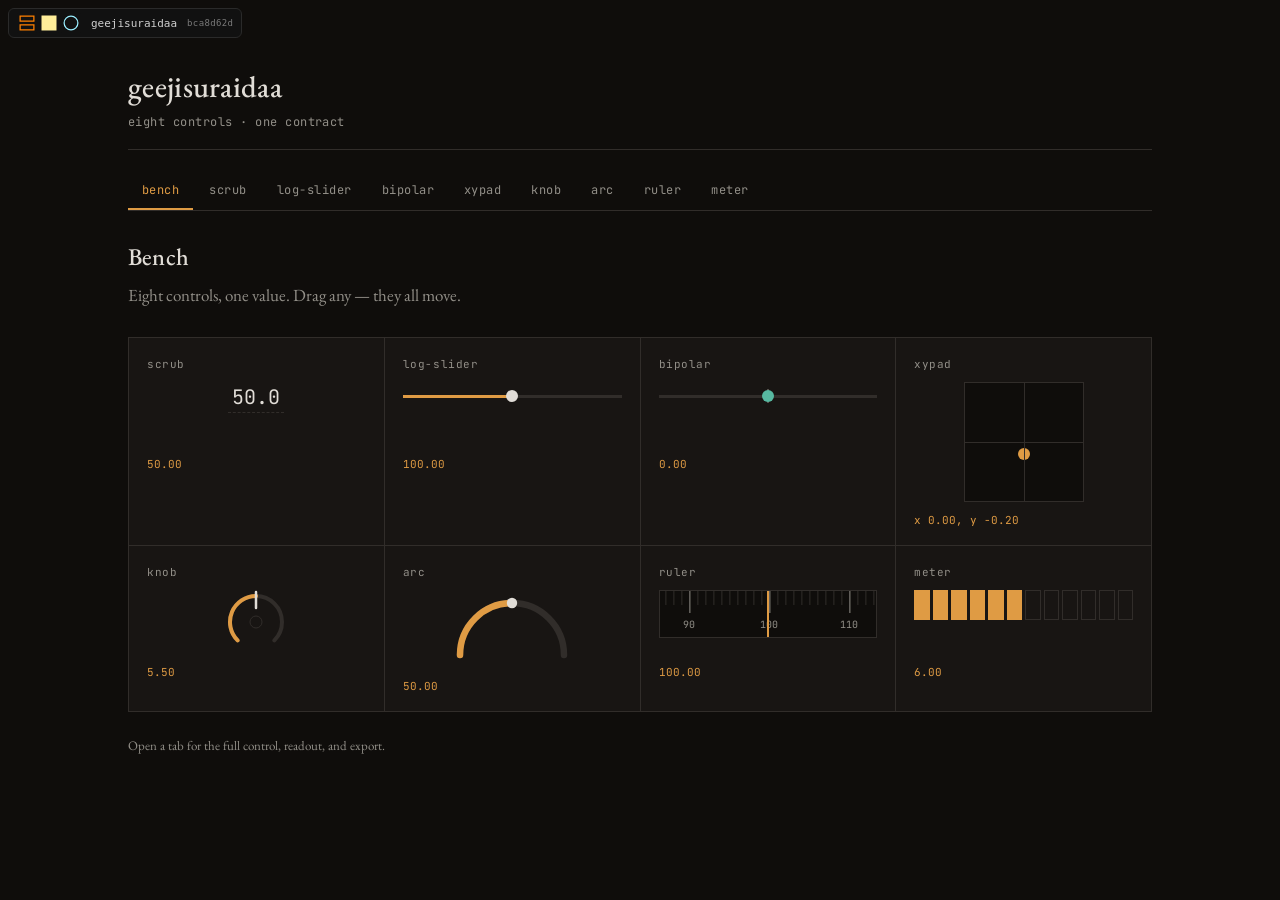
==== index.html @ 4bae1aa2 "chore: relative paths for GitHub Pages + README + PWA deploy prep - convert absolute /-paths to rela" ====
<!DOCTYPE html>
<html lang="en">
<head>
  <meta charset="utf-8" />
  <meta name="viewport" content="width=device-width, initial-scale=1" />
  <meta name="app-name" content="geejisuraidaa" />
  <title>geejisuraidaa</title>
  <meta name="theme-color" content="#161310" />
  <link rel="manifest" href="manifest.webmanifest?v=bca8d62d" />
  <link rel="apple-touch-icon" href="public/icons/apple-touch-icon-180.png?v=bca8d62d" />
  <meta name="apple-mobile-web-app-capable" content="yes" />
  <meta name="mobile-web-app-capable" content="yes" />
  <meta name="apple-mobile-web-app-status-bar-style" content="black-translucent" />
  <meta name="apple-mobile-web-app-title" content="gauges" />
  <link rel="preconnect" href="https://fonts.googleapis.com" />
  <link rel="preconnect" href="https://fonts.gstatic.com" crossorigin />
  <link href="https://fonts.googleapis.com/css2?family=EB+Garamond:ital,wght@0,400;0,500;1,400&family=JetBrains+Mono:wght@400;500&display=swap" rel="stylesheet" />
  <link rel="stylesheet" href="styles.css?v=bca8d62d" />
  <meta http-equiv="Cache-Control" content="no-cache, no-store, must-revalidate">
  <meta http-equiv="Pragma" content="no-cache">
  <meta http-equiv="Expires" content="0">
  <meta name="cb" content="bca8d62d">
  <link rel="icon" type="image/svg+xml" href="public/cb-shapes/60.svg?v=bca8d62d">
  <script src="public/cb-badge.js?v=bca8d62d" defer></script>
</head>
<body>
  <main class="app">
    <header class="masthead">
      <h1>geejisuraidaa</h1>
      <div class="sub">eight controls · one contract</div>
    </header>

    <nav class="tabs" role="tablist" aria-label="controls"></nav>
    <div id="views"></div>
  </main>

  <script type="module" src="app/main.js?v=bca8d62d"></script>
  <script type="module" src="app/pwa.js?v=bca8d62d"></script>
</body>
</html>
---- styles.css ----
/* styles.css — dark editorial design system (spec §7). OKLCH tokens verbatim.
   Controls consume CSS vars only (theme-agnostic, spec §9 lean). Flat surfaces:
   no gradients, shadows, or glow. Color encodes state, never decorates. */

:root {
  --bg:        oklch(0.16 0.005 60);
  --surface:   oklch(0.20 0.006 60);
  --line:      oklch(0.30 0.008 60);
  --text:      oklch(0.90 0.01 80);
  --muted:     oklch(0.65 0.01 80);
  --amber:     oklch(0.74 0.13 70);
  --teal:      oklch(0.72 0.10 175);
  --font-serif:"EB Garamond", "Cormorant Garamond", serif;
  --font-mono: "JetBrains Mono", ui-monospace, monospace;
}

* { box-sizing: border-box; }

html, body {
  margin: 0;
  background: var(--bg);
  color: var(--text);
  font-family: var(--font-serif);
  font-size: 17px;
  line-height: 1.5;
}

h1, h2, h3 { font-weight: 500; letter-spacing: 0.01em; }
.mono, .num, code, kbd { font-family: var(--font-mono); }
.num, [class*="readout"], [class*="-lab"] { font-variant-numeric: tabular-nums; }

a { color: var(--teal); text-decoration: none; }
a:hover { color: var(--amber); }

/* ---------- app chrome ---------- */
.app { max-width: 1080px; margin: 0 auto; padding: 64px 28px 96px; }

header.masthead { border-bottom: 1px solid var(--line); padding-bottom: 18px; margin-bottom: 22px; }
header.masthead h1 { margin: 0 0 4px; font-size: 30px; }
header.masthead .sub {
  font-family: var(--font-mono); font-size: 12px; color: var(--muted);
  letter-spacing: 0.04em;
}

/* tab bar */
nav.tabs {
  display: flex; flex-wrap: wrap; gap: 2px;
  border-bottom: 1px solid var(--line); margin-bottom: 28px;
}
nav.tabs button {
  background: none; border: none; border-bottom: 2px solid transparent;
  color: var(--muted); font-family: var(--font-mono); font-size: 12px;
  letter-spacing: 0.04em; padding: 10px 14px; cursor: pointer;
}
nav.tabs button:hover { color: var(--text); }
nav.tabs button[aria-selected="true"] { color: var(--amber); border-bottom-color: var(--amber); }

.view { display: none; }
.view.active { display: block; }

/* ---------- per-control tab ---------- */
.tabpanel-head { margin-bottom: 8px; }
.tabpanel-head h2 { margin: 0; font-size: 24px; }
.earns { color: var(--muted); font-size: 15px; max-width: 60ch; margin: 6px 0 20px; }

.axes {
  font-family: var(--font-mono); font-size: 11px; color: var(--muted);
  letter-spacing: 0.03em; margin-bottom: 24px;
}
.axes b { color: var(--teal); font-weight: 400; }

.stage {
  background: var(--surface); border: 1px solid var(--line);
  padding: 40px 36px; margin-bottom: 20px;
  display: flex; align-items: center; justify-content: center; min-height: 180px;
}
.stage .mount { width: 100%; max-width: 420px; }

.panel-row { display: flex; gap: 20px; flex-wrap: wrap; align-items: flex-start; }
.panel { flex: 1 1 300px; }
.panel h3 { font-family: var(--font-mono); font-size: 11px; color: var(--muted);
  letter-spacing: 0.06em; text-transform: uppercase; margin: 0 0 8px; }

.log {
  background: var(--bg); border: 1px solid var(--line);
  font-family: var(--font-mono); font-size: 11px; line-height: 1.6;
  height: 150px; overflow-y: auto; padding: 8px 10px; color: var(--muted);
  font-variant-numeric: tabular-nums;
}
.log .ev-change { color: var(--amber); }
.log .ev-input { color: var(--muted); }

.exports { display: flex; gap: 10px; margin-top: 6px; }
button.btn {
  background: none; border: 1px solid var(--line); color: var(--text);
  font-family: var(--font-mono); font-size: 11px; letter-spacing: 0.03em;
  padding: 9px 14px; cursor: pointer;
}
button.btn:hover { border-color: var(--amber); color: var(--amber); }

/* ---------- landing (comparison surface) ---------- */
.landing-lede { color: var(--muted); max-width: 64ch; margin: 0 0 28px; }
.compare-grid {
  display: grid; grid-template-columns: repeat(auto-fill, minmax(230px, 1fr));
  gap: 1px; background: var(--line); border: 1px solid var(--line);
}
.cell {
  background: var(--surface); padding: 18px 18px 16px;
  display: flex; flex-direction: column; gap: 10px;
}
.cell .cell-head { display: flex; justify-content: space-between; align-items: baseline; }
.cell .cell-name { font-family: var(--font-mono); font-size: 11px; color: var(--muted); letter-spacing: 0.05em; }
/* Block (not flex) so width-dependent controls — track rail, ruler view, xy
   field — fill the cell instead of collapsing to their (absolutely-positioned,
   zero-width) content. Matches the per-tab .mount, which is block and works.
   text-align centers the intrinsic-width controls (scrub/knob/arc). */
.cell .cell-mount { min-height: 64px; display: block; text-align: center; }
.cell .cell-mount > * { vertical-align: middle; }
.cell .cell-val { font-family: var(--font-mono); font-size: 11px; color: var(--amber); font-variant-numeric: tabular-nums; }
.landing-note { color: var(--muted); font-size: 13px; margin-top: 24px; }
.shared-param {
  font-family: var(--font-mono); font-size: 12px; color: var(--teal);
  margin: 0 0 18px; padding: 8px 12px; border: 1px solid var(--line); background: var(--surface);
}

/* ===================================================================
   CONTROL PRIMITIVES (theme-agnostic — CSS vars only)
   =================================================================== */

/* scrub */
.mp-scrub { display: inline-flex; align-items: baseline; }
.mp-scrub-readout {
  font-family: var(--font-mono); font-size: 28px; color: var(--text);
  cursor: ew-resize; touch-action: none; font-variant-numeric: tabular-nums;
  border-bottom: 1px dashed var(--line); padding: 2px 4px; user-select: none;
}
.mp-scrub-readout:focus { outline: none; color: var(--amber); border-bottom-color: var(--amber); }
.mp-scrub-input {
  font-family: var(--font-mono); font-size: 28px; width: 8ch;
  background: var(--bg); color: var(--amber); border: 1px solid var(--amber);
  padding: 1px 4px;
}

/* track (log-slider + bipolar) */
.mp-track { width: 100%; }
.mp-track-rail {
  position: relative; height: 28px; touch-action: none; cursor: pointer;
  display: flex; align-items: center;
}
.mp-track-rail::before {
  content: ""; position: absolute; left: 0; right: 0; height: 3px;
  background: var(--line);
}
.mp-track-rail:focus { outline: none; }
.mp-track-rail:focus::before { background: var(--muted); }
.mp-track-fill { position: absolute; height: 3px; background: var(--amber); left: 0; }
.mp-track-center { position: absolute; left: 50%; width: 1px; height: 14px; background: var(--muted); transform: translateX(-0.5px); }
.mp-track-thumb {
  position: absolute; width: 12px; height: 12px; background: var(--text);
  border-radius: 50%; transform: translateX(-50%); top: 50%; margin-top: -6px;
}
.mp-track-rail:focus .mp-track-thumb { background: var(--amber); }
.mp-bipolar.mp-detented .mp-track-thumb { background: var(--teal); }
.mp-track-row { display: flex; align-items: baseline; gap: 8px; margin-bottom: 8px; }
.mp-track-readout, .mp-knob-readout, .mp-arc-readout, .mp-ruler-readout, .mp-meter-readout {
  font-family: var(--font-mono); font-size: 14px; color: var(--text);
  font-variant-numeric: tabular-nums; cursor: text;
}
.mp-track-input, .mp-knob-input, .mp-arc-input, .mp-ruler-input, .mp-meter-input {
  font-family: var(--font-mono); font-size: 14px; width: 9ch;
  background: var(--bg); color: var(--amber); border: 1px solid var(--amber); padding: 1px 4px;
}

/* xypad */
.mp-xypad { width: 100%; max-width: 240px; }
.mp-xy-field {
  position: relative; aspect-ratio: 1; background: var(--bg);
  border: 1px solid var(--line); touch-action: none; cursor: crosshair;
}
.mp-xy-field:focus { outline: 1px solid var(--amber); outline-offset: -1px; }
.mp-xy-cross-h, .mp-xy-cross-v { position: absolute; background: var(--line); }
.mp-xy-cross-h { left: 0; right: 0; top: 50%; height: 1px; }
.mp-xy-cross-v { top: 0; bottom: 0; left: 50%; width: 1px; }
.mp-xy-dot {
  position: absolute; width: 12px; height: 12px; background: var(--amber);
  border-radius: 50%; transform: translate(-50%, -50%);
}
.mp-xy-row { display: flex; gap: 6px; align-items: baseline; margin-bottom: 8px; flex-wrap: wrap; }
.mp-xy-lab { font-family: var(--font-mono); font-size: 12px; color: var(--teal); }
.mp-xy-x, .mp-xy-y {
  font-family: var(--font-mono); font-size: 13px; width: 6ch;
  background: var(--bg); color: var(--text); border: 1px solid var(--line); padding: 1px 4px;
  font-variant-numeric: tabular-nums;
}
.mp-xy-x:focus, .mp-xy-y:focus { outline: none; border-color: var(--amber); color: var(--amber); }

/* knob */
.mp-knob { display: inline-flex; flex-direction: column; align-items: center; gap: 8px; }
.mp-knob-svg { width: 96px; height: 96px; touch-action: none; cursor: ns-resize; }
.mp-knob-svg:focus { outline: none; }
.mp-knob-bg { stroke: var(--line); stroke-width: 4; stroke-linecap: round; }
.mp-knob-fill { stroke: var(--amber); stroke-width: 4; stroke-linecap: round; }
.mp-knob-ind { stroke: var(--text); stroke-width: 2.5; stroke-linecap: round; }
.mp-knob-svg:focus .mp-knob-ind { stroke: var(--amber); }
.mp-knob-hub { fill: var(--surface); stroke: var(--line); stroke-width: 1; }
.mp-knob-row { display: flex; align-items: baseline; gap: 8px; }

/* arc */
.mp-arc { display: inline-flex; flex-direction: column; align-items: center; gap: 8px; }
.mp-arc-svg { width: 200px; height: 120px; touch-action: none; cursor: pointer; }
.mp-arc-svg:focus { outline: none; }
.mp-arc-bg { stroke: var(--line); stroke-width: 5; stroke-linecap: round; }
.mp-arc-fill { stroke: var(--amber); stroke-width: 5; stroke-linecap: round; }
.mp-arc-knob { fill: var(--text); }
.mp-arc-svg:focus .mp-arc-knob { fill: var(--amber); }
.mp-arc-row { display: flex; align-items: baseline; gap: 8px; }

/* ruler */
.mp-ruler { width: 100%; max-width: 360px; }
.mp-ruler-view {
  position: relative; height: 64px; overflow: hidden;
  background: var(--bg); border: 1px solid var(--line);
  touch-action: none; cursor: ew-resize;
}
.mp-ruler-view:focus { outline: none; border-color: var(--muted); }
.mp-ruler-strip { position: absolute; top: 0; height: 100%; will-change: transform; }
.mp-ruler-tick { position: absolute; top: 0; width: 1px; height: 14px; background: var(--line); }
.mp-ruler-tick.major { height: 22px; background: var(--muted); }
.mp-ruler-lab {
  position: absolute; top: 26px; left: 0; transform: translateX(-50%);
  font-family: var(--font-mono); font-size: 10px; color: var(--muted);
  font-variant-numeric: tabular-nums;
}
.mp-ruler-needle {
  position: absolute; left: 50%; top: 0; bottom: 0; width: 2px;
  background: var(--amber); transform: translateX(-1px);
}
.mp-ruler-row { display: flex; align-items: baseline; gap: 8px; margin-bottom: 8px; }

/* meter */
.mp-meter { width: 100%; max-width: 320px; }
.mp-meter-bar {
  display: flex; gap: 3px; height: 44px; touch-action: none; cursor: pointer;
}
.mp-meter-bar:focus { outline: none; }
.mp-meter-seg { flex: 1; background: var(--surface); border: 1px solid var(--line); }
.mp-meter-bar:focus .mp-meter-seg { border-color: var(--muted); }
.mp-meter-seg.on { background: var(--amber); border-color: var(--amber); }
.mp-meter-row { display: flex; align-items: baseline; gap: 8px; margin-bottom: 8px; }

/* compact landing variants */
.cell .mp-scrub-readout { font-size: 20px; }
.cell .mp-knob-svg { width: 64px; height: 64px; }
.cell .mp-arc-svg { width: 130px; height: 78px; }
.cell .mp-xypad { max-width: 120px; margin-inline: auto; }
.cell .mp-xy-row, .cell .mp-track-row, .cell .mp-knob-row,
.cell .mp-arc-row, .cell .mp-ruler-row, .cell .mp-meter-row { display: none; }
.cell .mp-ruler { max-width: 100%; }
.cell .mp-ruler-view { height: 48px; }
.cell .mp-meter-bar { height: 30px; }

/* ===================================================================
   MOBILE + TOUCH
   =================================================================== */
@media (max-width: 640px) {
  .app { padding: 56px 16px 80px; }
  header.masthead h1 { font-size: 24px; }
  /* tabs scroll horizontally instead of wrapping to many rows */
  nav.tabs { flex-wrap: nowrap; overflow-x: auto; -webkit-overflow-scrolling: touch; scrollbar-width: none; }
  nav.tabs::-webkit-scrollbar { display: none; }
  nav.tabs button { flex: 0 0 auto; }
  .tabpanel-head h2 { font-size: 20px; }
  .stage { padding: 28px 16px; min-height: 150px; }
  .panel-row { gap: 14px; }
  .compare-grid { grid-template-columns: repeat(auto-fill, minmax(148px, 1fr)); }
  .exports { flex-wrap: wrap; }
}

/* larger hit targets where the pointer is coarse (touch). The .cell overrides
   above keep the bench compact; these affect the full per-control tabs. */
@media (pointer: coarse) {
  .mp-track-rail { height: 40px; }
  .mp-track-thumb { width: 18px; height: 18px; margin-top: -9px; }
  .mp-knob-svg { width: 112px; height: 112px; }
  .mp-arc-svg { width: 232px; height: 140px; }
  .mp-ruler-view { height: 76px; }
  .mp-meter-bar { height: 56px; }
  .mp-xy-dot { width: 18px; height: 18px; }
  .mp-scrub-readout { padding: 6px 8px; }
  nav.tabs button { padding: 12px 16px; }
  button.btn { padding: 12px 16px; }
}

/* ===================================================================
   SECONDARY CONTROL — toggleable +/- fine-tune
   =================================================================== */
.fine { display: flex; align-items: center; gap: 14px; margin: 0 0 22px; }
.fine-tog {
  background: none; border: 1px solid var(--line); color: var(--muted);
  font-family: var(--font-mono); font-size: 11px; letter-spacing: 0.04em;
  padding: 6px 10px; cursor: pointer; border-radius: 5px;
}
.fine-tog[aria-pressed="true"] { border-color: var(--amber); color: var(--amber); }
.fine[data-on="0"] .stepper { display: none; }
.stepper { display: flex; align-items: center; gap: 8px; }
.stepper .step-grp { display: flex; align-items: center; gap: 6px; font-family: var(--font-mono); font-size: 12px; color: var(--muted); }
.stepper button {
  width: 30px; height: 30px; line-height: 1; background: var(--surface);
  border: 1px solid var(--line); color: var(--text); font-size: 17px; cursor: pointer;
  border-radius: 5px; font-family: var(--font-mono); padding: 0;
}
.stepper button:hover { border-color: var(--amber); color: var(--amber); }
.stepper button:active { background: var(--bg); }
.stepper .step-lbl { font-family: var(--font-mono); font-size: 11px; color: var(--muted); min-width: 5ch; text-align: center; font-variant-numeric: tabular-nums; }

/* ===================================================================
   VARIATIONS (per-tab variants)
   =================================================================== */
.variations { margin-top: 28px; border-top: 1px solid var(--line); padding-top: 20px; }
.variations h3 { font-family: var(--font-mono); font-size: 11px; color: var(--muted); letter-spacing: 0.06em; text-transform: uppercase; margin: 0 0 14px; }
.var-grid { display: grid; grid-template-columns: repeat(auto-fill, minmax(240px, 1fr)); gap: 1px; background: var(--line); border: 1px solid var(--line); }
.var { background: var(--surface); padding: 18px; display: flex; flex-direction: column; gap: 14px; align-items: flex-start; }
.var-label { font-family: var(--font-mono); font-size: 11px; color: var(--teal); letter-spacing: 0.04em; }
.var-mount { width: 100%; }

/* ===================================================================
   VARIANT LOOKS
   =================================================================== */
/* log-slider: rectangular thumb instead of a dot */
.mp-track.mp-v-bar .mp-track-thumb { border-radius: 2px; width: 8px; height: 22px; margin-top: -11px; }
/* scrub: boxed readout */
.mp-scrub.mp-v-boxed .mp-scrub-readout { border: 1px solid var(--line); border-radius: 5px; padding: 4px 10px; }
/* xypad: grid field */
.mp-xypad.mp-v-grid .mp-xy-field {
  background-image:
    repeating-linear-gradient(0deg, transparent 0 23px, var(--line) 23px 24px),
    repeating-linear-gradient(90deg, transparent 0 23px, var(--line) 23px 24px);
}
/* ruler: triangle needle + teal majors */
.mp-ruler.mp-v-triangle .mp-ruler-needle {
  width: 0; height: 0; background: none; top: 0; bottom: auto;
  border-left: 6px solid transparent; border-right: 6px solid transparent;
  border-top: 9px solid var(--amber); transform: translateX(-6px);
}
.mp-ruler.mp-v-triangle .mp-ruler-tick.major { background: var(--teal); }
/* knob/arc/bipolar/meter color variants are driven from JS (see controls) */
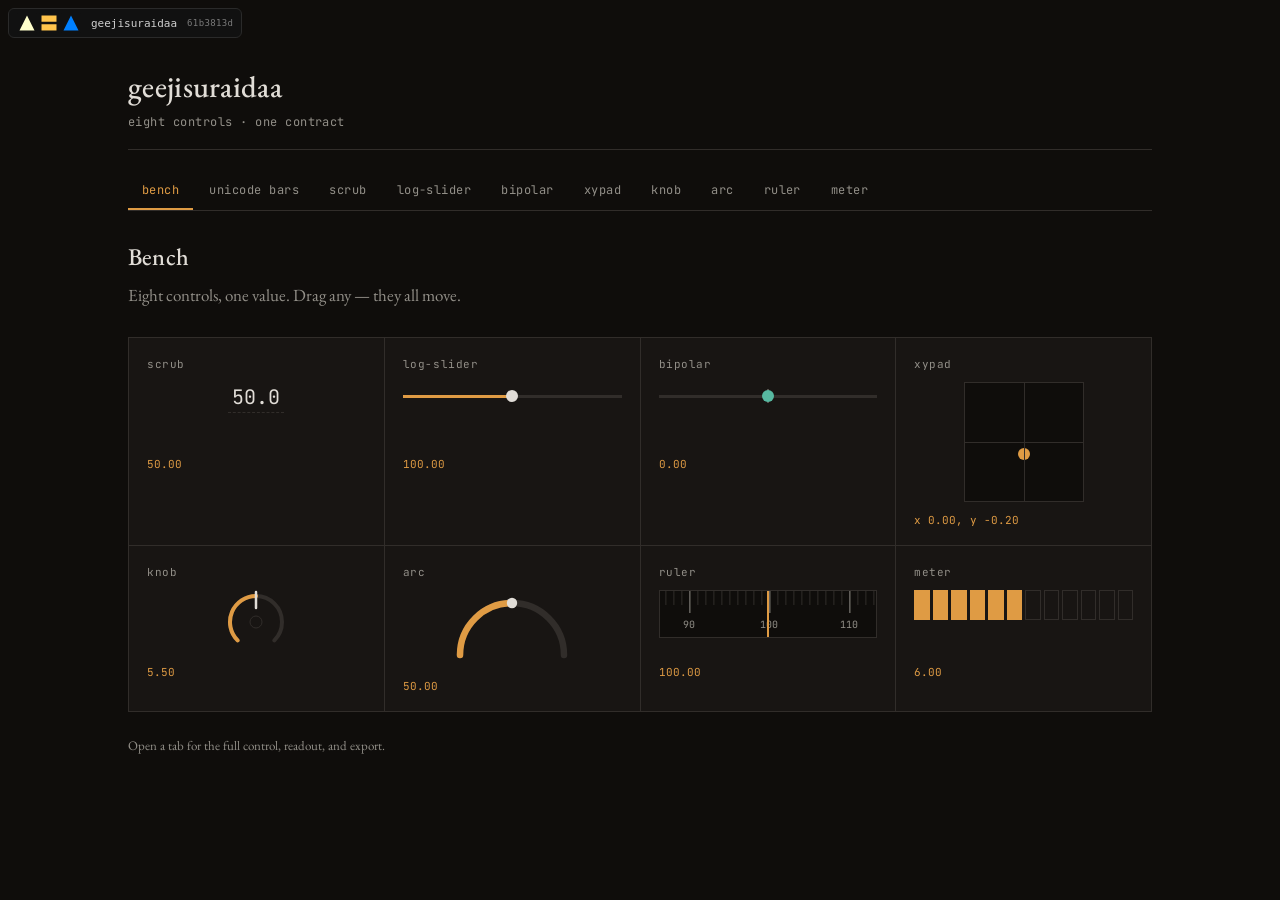
==== commit 02088a25: "feat: interactive unicode progress bars tab; gitignore .deban - new 'unicode bars' tab (separate fro" ====
--- a/index.html
+++ b/index.html
@@ -6,8 +6,8 @@
   <meta name="app-name" content="geejisuraidaa" />
   <title>geejisuraidaa</title>
   <meta name="theme-color" content="#161310" />
-  <link rel="manifest" href="manifest.webmanifest?v=bca8d62d" />
-  <link rel="apple-touch-icon" href="public/icons/apple-touch-icon-180.png?v=bca8d62d" />
+  <link rel="manifest" href="manifest.webmanifest?v=61b3813d" />
+  <link rel="apple-touch-icon" href="public/icons/apple-touch-icon-180.png?v=61b3813d" />
   <meta name="apple-mobile-web-app-capable" content="yes" />
   <meta name="mobile-web-app-capable" content="yes" />
   <meta name="apple-mobile-web-app-status-bar-style" content="black-translucent" />
@@ -15,13 +15,13 @@
   <link rel="preconnect" href="https://fonts.googleapis.com" />
   <link rel="preconnect" href="https://fonts.gstatic.com" crossorigin />
   <link href="https://fonts.googleapis.com/css2?family=EB+Garamond:ital,wght@0,400;0,500;1,400&family=JetBrains+Mono:wght@400;500&display=swap" rel="stylesheet" />
-  <link rel="stylesheet" href="styles.css?v=bca8d62d" />
+  <link rel="stylesheet" href="styles.css?v=61b3813d" />
   <meta http-equiv="Cache-Control" content="no-cache, no-store, must-revalidate">
   <meta http-equiv="Pragma" content="no-cache">
   <meta http-equiv="Expires" content="0">
-  <meta name="cb" content="bca8d62d">
-  <link rel="icon" type="image/svg+xml" href="public/cb-shapes/60.svg?v=bca8d62d">
-  <script src="public/cb-badge.js?v=bca8d62d" defer></script>
+  <meta name="cb" content="61b3813d">
+  <link rel="icon" type="image/svg+xml" href="public/cb-shapes/33.svg?v=61b3813d">
+  <script src="public/cb-badge.js?v=61b3813d" defer></script>
 </head>
 <body>
   <main class="app">
@@ -34,7 +34,7 @@
     <div id="views"></div>
   </main>
 
-  <script type="module" src="app/main.js?v=bca8d62d"></script>
-  <script type="module" src="app/pwa.js?v=bca8d62d"></script>
+  <script type="module" src="app/main.js?v=61b3813d"></script>
+  <script type="module" src="app/pwa.js?v=61b3813d"></script>
 </body>
 </html>
--- a/styles.css
+++ b/styles.css
@@ -344,3 +344,25 @@
 }
 .mp-ruler.mp-v-triangle .mp-ruler-tick.major { background: var(--teal); }
 /* knob/arc/bipolar/meter color variants are driven from JS (see controls) */
+
+/* ===================================================================
+   UNICODE BARS TAB
+   =================================================================== */
+.ub-readout { font-family: var(--font-mono); color: var(--amber); font-size: 13px; margin: 0 0 20px; font-variant-numeric: tabular-nums; letter-spacing: 0.04em; }
+.ub-list { display: flex; flex-direction: column; }
+.ub-row { display: grid; grid-template-columns: 88px 1fr 52px; gap: 16px; align-items: center; padding: 12px 0; border-bottom: 1px solid var(--line); }
+.ub-name { font-family: var(--font-mono); font-size: 11px; color: var(--teal); letter-spacing: 0.04em; }
+.ub-mid { display: flex; flex-direction: column; gap: 8px; min-width: 0; }
+.ub-bar {
+  font-family: var(--font-mono); font-size: 18px; line-height: 1;
+  white-space: pre; letter-spacing: 1px; touch-action: none; cursor: ew-resize;
+  user-select: none; overflow: hidden;
+}
+.ub-bar .ub-filled { color: var(--amber); }
+.ub-bar .ub-empty { color: var(--line); }
+.ub-range { width: 100%; accent-color: var(--amber); cursor: pointer; }
+.ub-pct { font-family: var(--font-mono); font-size: 12px; color: var(--muted); text-align: right; font-variant-numeric: tabular-nums; }
+@media (max-width: 640px) {
+  .ub-row { grid-template-columns: 64px 1fr 44px; gap: 10px; }
+  .ub-bar { font-size: 15px; letter-spacing: 0.5px; }
+}
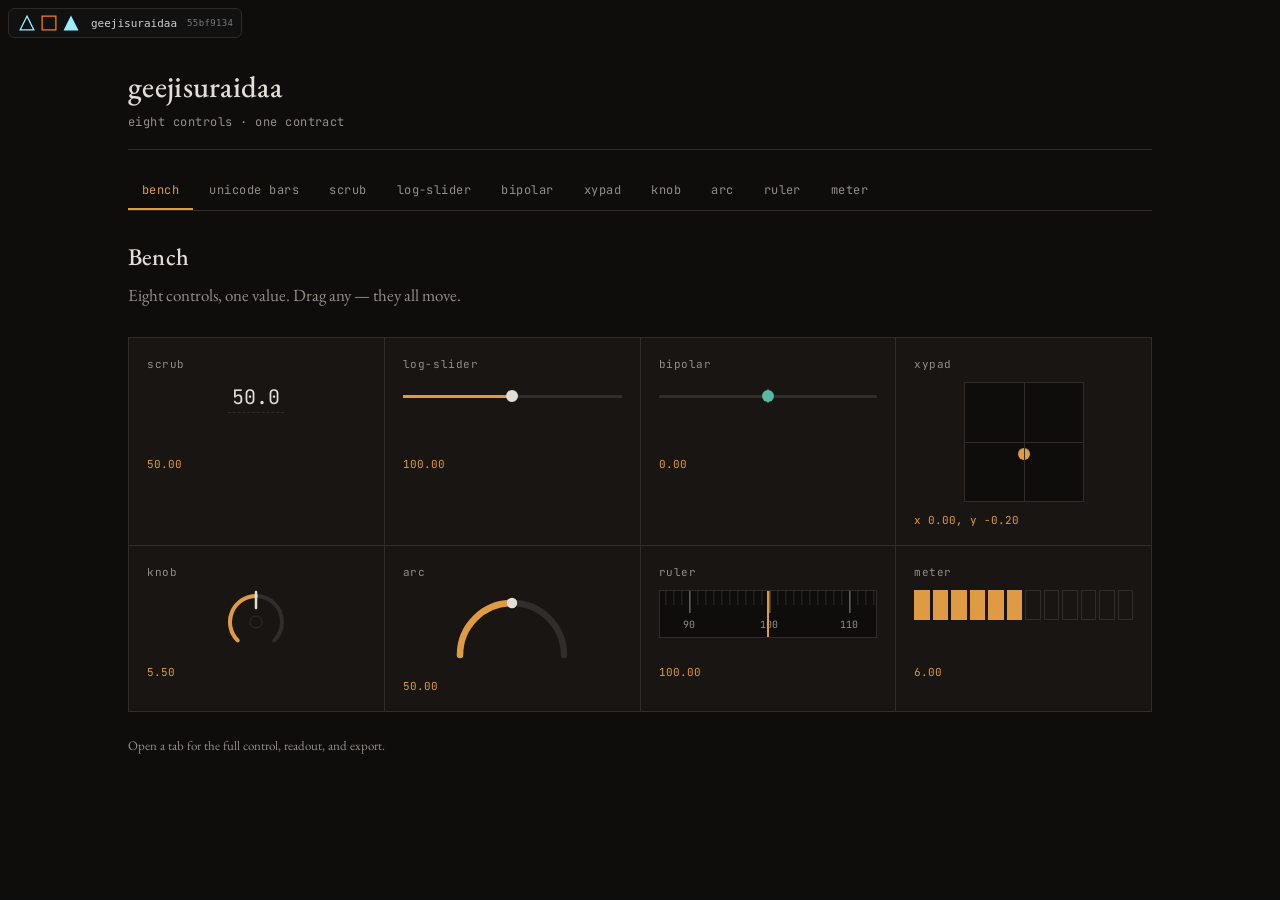
==== commit 5461f3db: "refactor: minimalist unicode bars — black field, white glyphs, drag-only - reduce to 4 two-symbol ra" ====
--- a/index.html
+++ b/index.html
@@ -6,8 +6,8 @@
   <meta name="app-name" content="geejisuraidaa" />
   <title>geejisuraidaa</title>
   <meta name="theme-color" content="#161310" />
-  <link rel="manifest" href="manifest.webmanifest?v=61b3813d" />
-  <link rel="apple-touch-icon" href="public/icons/apple-touch-icon-180.png?v=61b3813d" />
+  <link rel="manifest" href="manifest.webmanifest?v=55bf9134" />
+  <link rel="apple-touch-icon" href="public/icons/apple-touch-icon-180.png?v=55bf9134" />
   <meta name="apple-mobile-web-app-capable" content="yes" />
   <meta name="mobile-web-app-capable" content="yes" />
   <meta name="apple-mobile-web-app-status-bar-style" content="black-translucent" />
@@ -15,13 +15,13 @@
   <link rel="preconnect" href="https://fonts.googleapis.com" />
   <link rel="preconnect" href="https://fonts.gstatic.com" crossorigin />
   <link href="https://fonts.googleapis.com/css2?family=EB+Garamond:ital,wght@0,400;0,500;1,400&family=JetBrains+Mono:wght@400;500&display=swap" rel="stylesheet" />
-  <link rel="stylesheet" href="styles.css?v=61b3813d" />
+  <link rel="stylesheet" href="styles.css?v=55bf9134" />
   <meta http-equiv="Cache-Control" content="no-cache, no-store, must-revalidate">
   <meta http-equiv="Pragma" content="no-cache">
   <meta http-equiv="Expires" content="0">
-  <meta name="cb" content="61b3813d">
-  <link rel="icon" type="image/svg+xml" href="public/cb-shapes/33.svg?v=61b3813d">
-  <script src="public/cb-badge.js?v=61b3813d" defer></script>
+  <meta name="cb" content="55bf9134">
+  <link rel="icon" type="image/svg+xml" href="public/cb-shapes/21.svg?v=55bf9134">
+  <script src="public/cb-badge.js?v=55bf9134" defer></script>
 </head>
 <body>
   <main class="app">
@@ -34,7 +34,7 @@
     <div id="views"></div>
   </main>
 
-  <script type="module" src="app/main.js?v=61b3813d"></script>
-  <script type="module" src="app/pwa.js?v=61b3813d"></script>
+  <script type="module" src="app/main.js?v=55bf9134"></script>
+  <script type="module" src="app/pwa.js?v=55bf9134"></script>
 </body>
 </html>
--- a/styles.css
+++ b/styles.css
@@ -346,23 +346,18 @@
 /* knob/arc/bipolar/meter color variants are driven from JS (see controls) */
 
 /* ===================================================================
-   UNICODE BARS TAB
-   =================================================================== */
-.ub-readout { font-family: var(--font-mono); color: var(--amber); font-size: 13px; margin: 0 0 20px; font-variant-numeric: tabular-nums; letter-spacing: 0.04em; }
-.ub-list { display: flex; flex-direction: column; }
-.ub-row { display: grid; grid-template-columns: 88px 1fr 52px; gap: 16px; align-items: center; padding: 12px 0; border-bottom: 1px solid var(--line); }
-.ub-name { font-family: var(--font-mono); font-size: 11px; color: var(--teal); letter-spacing: 0.04em; }
-.ub-mid { display: flex; flex-direction: column; gap: 8px; min-width: 0; }
+   UNICODE BARS TAB — minimalist: black field, white glyphs, draggable
+   =================================================================== */
+.ub-tab.view { background: #000; margin: 0 -28px; padding: 56px 28px; }
+.ub-stack { display: flex; flex-direction: column; gap: 30px; align-items: center; }
 .ub-bar {
-  font-family: var(--font-mono); font-size: 18px; line-height: 1;
-  white-space: pre; letter-spacing: 1px; touch-action: none; cursor: ew-resize;
-  user-select: none; overflow: hidden;
-}
-.ub-bar .ub-filled { color: var(--amber); }
-.ub-bar .ub-empty { color: var(--line); }
-.ub-range { width: 100%; accent-color: var(--amber); cursor: pointer; }
-.ub-pct { font-family: var(--font-mono); font-size: 12px; color: var(--muted); text-align: right; font-variant-numeric: tabular-nums; }
+  font-family: var(--font-mono); color: #fff; font-size: 30px; line-height: 1;
+  letter-spacing: 8px; white-space: pre; user-select: none; touch-action: none;
+  cursor: ew-resize;
+}
+.ub-bar:focus { outline: none; }
+.ub-bar:focus-visible { outline: 1px solid #fff; outline-offset: 8px; }
 @media (max-width: 640px) {
-  .ub-row { grid-template-columns: 64px 1fr 44px; gap: 10px; }
-  .ub-bar { font-size: 15px; letter-spacing: 0.5px; }
-}
+  .ub-tab.view { margin: 0 -16px; padding: 40px 16px; }
+  .ub-bar { font-size: 22px; letter-spacing: 5px; }
+}
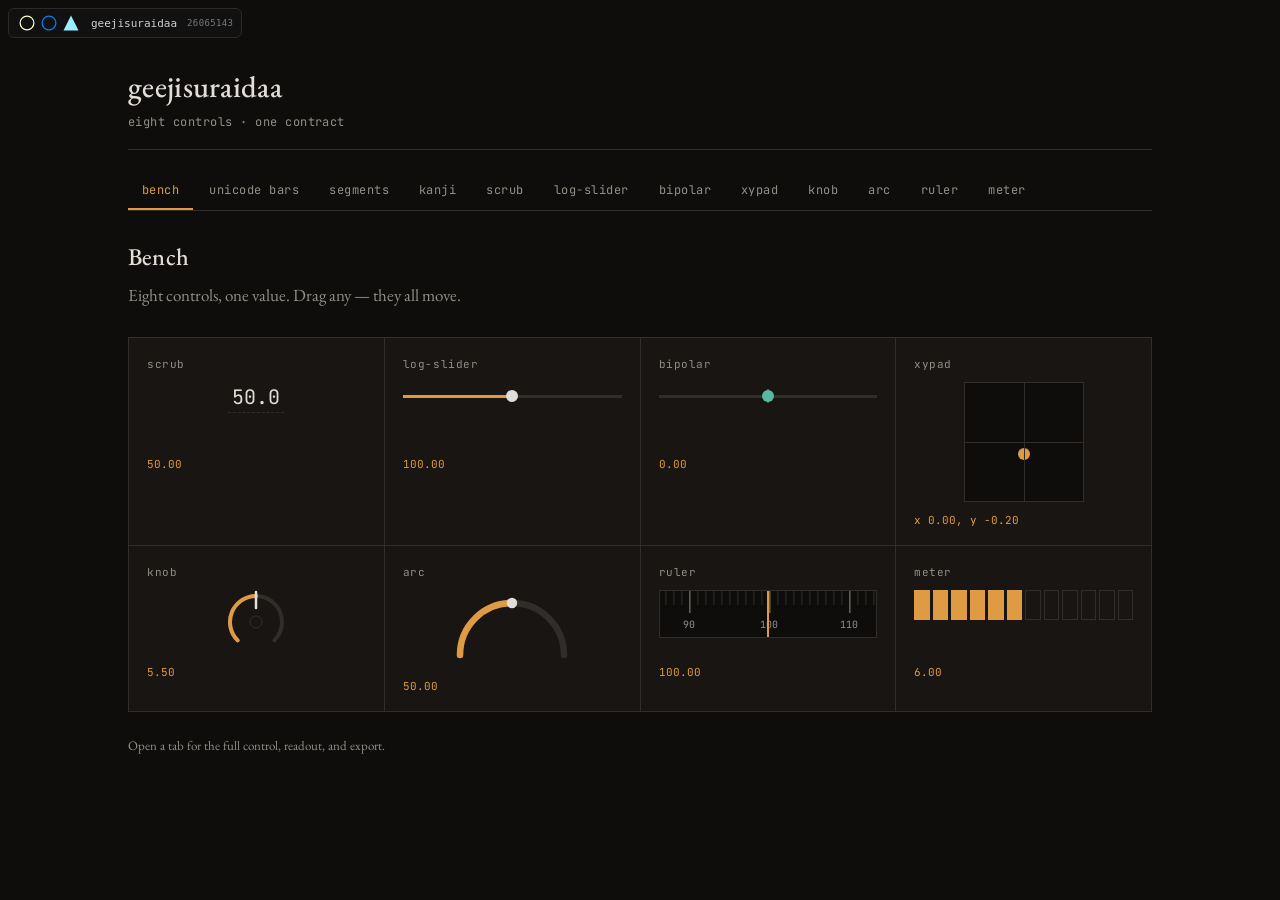
==== commit 95ae8cdc: "feat: two experimental tabs — seven-seg bars + kanji number slider - 'segments': ports the seven-seg" ====
--- a/index.html
+++ b/index.html
@@ -6,22 +6,22 @@
   <meta name="app-name" content="geejisuraidaa" />
   <title>geejisuraidaa</title>
   <meta name="theme-color" content="#161310" />
-  <link rel="manifest" href="manifest.webmanifest?v=55bf9134" />
-  <link rel="apple-touch-icon" href="public/icons/apple-touch-icon-180.png?v=55bf9134" />
+  <link rel="manifest" href="manifest.webmanifest?v=26065143" />
+  <link rel="apple-touch-icon" href="public/icons/apple-touch-icon-180.png?v=26065143" />
   <meta name="apple-mobile-web-app-capable" content="yes" />
   <meta name="mobile-web-app-capable" content="yes" />
   <meta name="apple-mobile-web-app-status-bar-style" content="black-translucent" />
   <meta name="apple-mobile-web-app-title" content="gauges" />
   <link rel="preconnect" href="https://fonts.googleapis.com" />
   <link rel="preconnect" href="https://fonts.gstatic.com" crossorigin />
-  <link href="https://fonts.googleapis.com/css2?family=EB+Garamond:ital,wght@0,400;0,500;1,400&family=JetBrains+Mono:wght@400;500&display=swap" rel="stylesheet" />
-  <link rel="stylesheet" href="styles.css?v=55bf9134" />
+  <link href="https://fonts.googleapis.com/css2?family=EB+Garamond:ital,wght@0,400;0,500;1,400&family=JetBrains+Mono:wght@400;500&family=Noto+Sans+JP:wght@500&display=swap" rel="stylesheet" />
+  <link rel="stylesheet" href="styles.css?v=26065143" />
   <meta http-equiv="Cache-Control" content="no-cache, no-store, must-revalidate">
   <meta http-equiv="Pragma" content="no-cache">
   <meta http-equiv="Expires" content="0">
-  <meta name="cb" content="55bf9134">
-  <link rel="icon" type="image/svg+xml" href="public/cb-shapes/21.svg?v=55bf9134">
-  <script src="public/cb-badge.js?v=55bf9134" defer></script>
+  <meta name="cb" content="26065143">
+  <link rel="icon" type="image/svg+xml" href="public/cb-shapes/38.svg?v=26065143">
+  <script src="public/cb-badge.js?v=26065143" defer></script>
 </head>
 <body>
   <main class="app">
@@ -34,7 +34,7 @@
     <div id="views"></div>
   </main>
 
-  <script type="module" src="app/main.js?v=55bf9134"></script>
-  <script type="module" src="app/pwa.js?v=55bf9134"></script>
+  <script type="module" src="app/main.js?v=26065143"></script>
+  <script type="module" src="app/pwa.js?v=26065143"></script>
 </body>
 </html>
--- a/styles.css
+++ b/styles.css
@@ -361,3 +361,29 @@
   .ub-tab.view { margin: 0 -16px; padding: 40px 16px; }
   .ub-bar { font-size: 22px; letter-spacing: 5px; }
 }
+
+/* ===================================================================
+   SEVEN-SEGMENT BARS TAB (experimental) — center segments + VFD glow
+   =================================================================== */
+.seg-tab.view { background: #000; margin: 0 -28px; padding: 44px 28px; }
+.seg-canvas { display: block; width: 100%; height: 110px; cursor: ew-resize; touch-action: none; outline: none; }
+.seg-canvas:focus-visible { outline: 1px solid #1bf0c8; outline-offset: 4px; }
+
+/* ===================================================================
+   KANJI NUMBER SLIDER TAB (experimental) — 一〜十, lit on activation
+   =================================================================== */
+.kanji-tab.view { background: #000; margin: 0 -28px; padding: 64px 28px; }
+.kanji-row {
+  display: flex; justify-content: center; flex-wrap: wrap; gap: 16px;
+  font-family: "Noto Sans JP", "Hiragino Sans", "Yu Gothic", sans-serif;
+  font-size: 44px; line-height: 1; touch-action: none; cursor: ew-resize;
+  user-select: none; outline: none;
+}
+.kanji-row:focus-visible { outline: 1px solid #1bf0c8; outline-offset: 10px; }
+.kanji { color: #232323; transition: color .1s ease, text-shadow .1s ease; }
+.kanji.on { color: #e6fffa; text-shadow: 0 0 6px #1bf0c8, 0 0 16px #1bf0c8, 0 0 32px rgba(27, 240, 200, .55); }
+@media (max-width: 640px) {
+  .seg-tab.view, .kanji-tab.view { margin: 0 -16px; padding: 36px 16px; }
+  .seg-canvas { height: 84px; }
+  .kanji-row { font-size: 32px; gap: 10px; }
+}
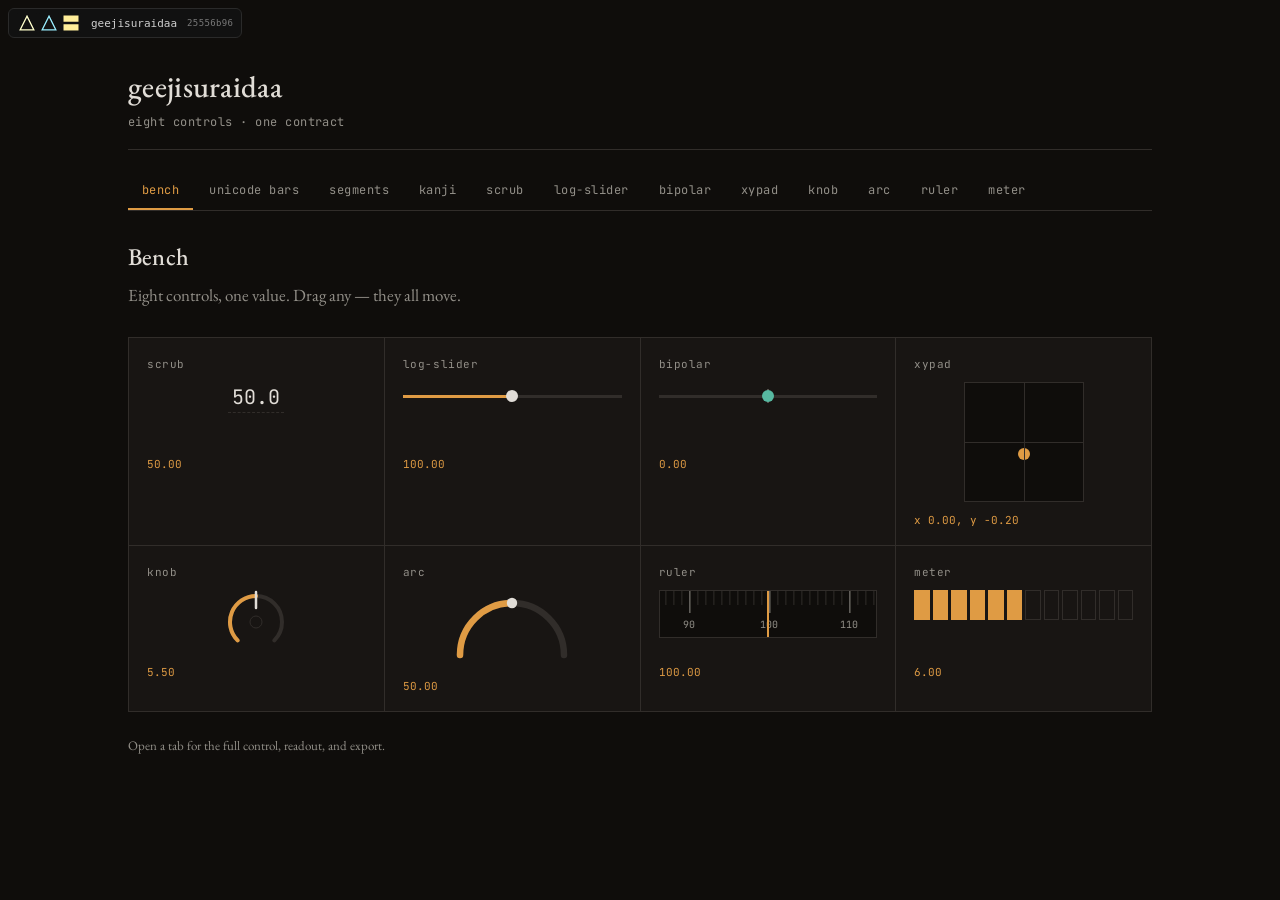
==== commit 1296f8b9: "feat(unicode): restore richer ramp set with fractional cells - bring back multi-symbol ramps (partia" ====
--- a/index.html
+++ b/index.html
@@ -6,8 +6,8 @@
   <meta name="app-name" content="geejisuraidaa" />
   <title>geejisuraidaa</title>
   <meta name="theme-color" content="#161310" />
-  <link rel="manifest" href="manifest.webmanifest?v=26065143" />
-  <link rel="apple-touch-icon" href="public/icons/apple-touch-icon-180.png?v=26065143" />
+  <link rel="manifest" href="manifest.webmanifest?v=25556b96" />
+  <link rel="apple-touch-icon" href="public/icons/apple-touch-icon-180.png?v=25556b96" />
   <meta name="apple-mobile-web-app-capable" content="yes" />
   <meta name="mobile-web-app-capable" content="yes" />
   <meta name="apple-mobile-web-app-status-bar-style" content="black-translucent" />
@@ -15,13 +15,13 @@
   <link rel="preconnect" href="https://fonts.googleapis.com" />
   <link rel="preconnect" href="https://fonts.gstatic.com" crossorigin />
   <link href="https://fonts.googleapis.com/css2?family=EB+Garamond:ital,wght@0,400;0,500;1,400&family=JetBrains+Mono:wght@400;500&family=Noto+Sans+JP:wght@500&display=swap" rel="stylesheet" />
-  <link rel="stylesheet" href="styles.css?v=26065143" />
+  <link rel="stylesheet" href="styles.css?v=25556b96" />
   <meta http-equiv="Cache-Control" content="no-cache, no-store, must-revalidate">
   <meta http-equiv="Pragma" content="no-cache">
   <meta http-equiv="Expires" content="0">
-  <meta name="cb" content="26065143">
-  <link rel="icon" type="image/svg+xml" href="public/cb-shapes/38.svg?v=26065143">
-  <script src="public/cb-badge.js?v=26065143" defer></script>
+  <meta name="cb" content="25556b96">
+  <link rel="icon" type="image/svg+xml" href="public/cb-shapes/37.svg?v=25556b96">
+  <script src="public/cb-badge.js?v=25556b96" defer></script>
 </head>
 <body>
   <main class="app">
@@ -34,7 +34,7 @@
     <div id="views"></div>
   </main>
 
-  <script type="module" src="app/main.js?v=26065143"></script>
-  <script type="module" src="app/pwa.js?v=26065143"></script>
+  <script type="module" src="app/main.js?v=25556b96"></script>
+  <script type="module" src="app/pwa.js?v=25556b96"></script>
 </body>
 </html>
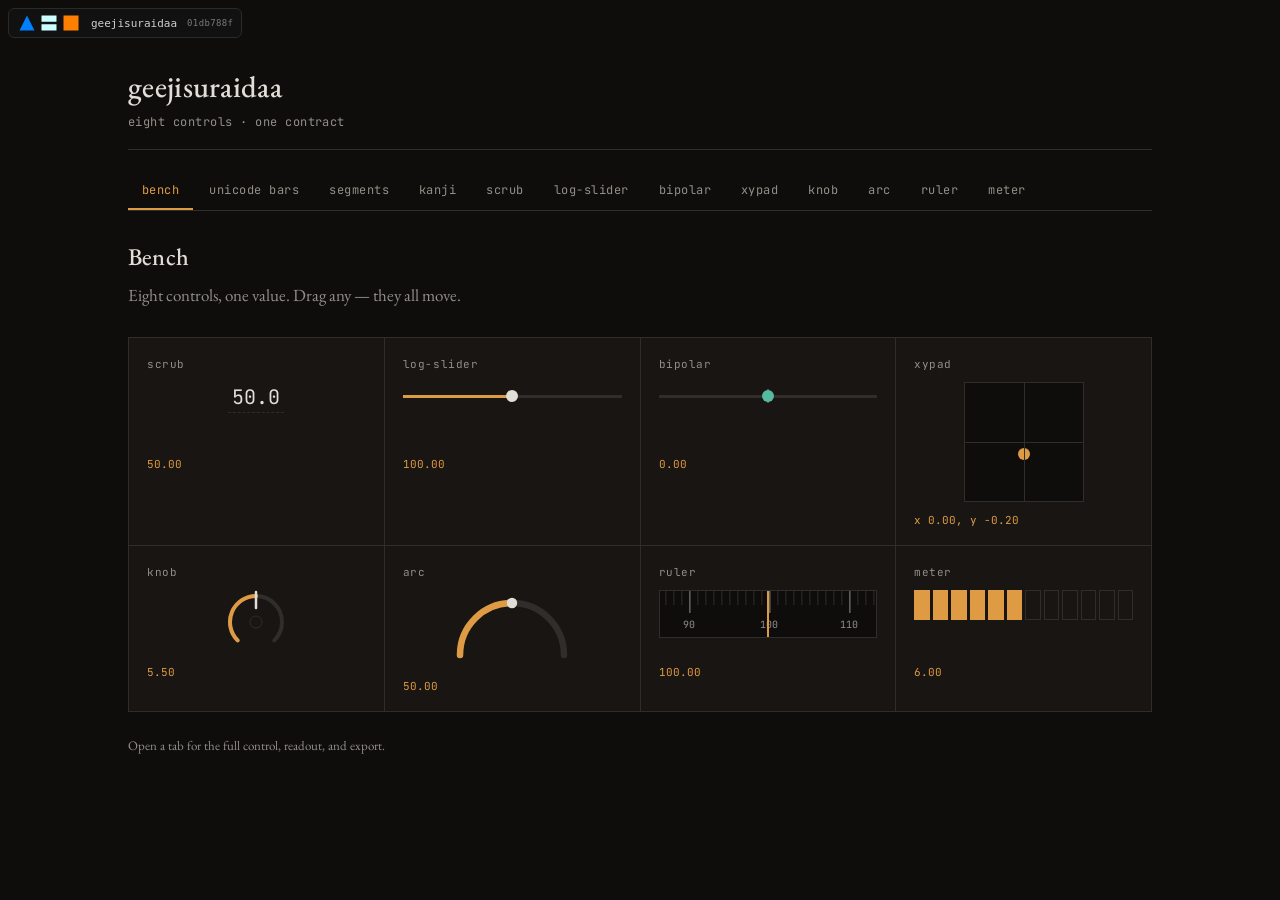
==== commit c1e0fb06: "feat(kanji): no-select, range hugs 一〜十, live color/glow/size sliders - disable text selection (user-" ====
--- a/index.html
+++ b/index.html
@@ -6,8 +6,8 @@
   <meta name="app-name" content="geejisuraidaa" />
   <title>geejisuraidaa</title>
   <meta name="theme-color" content="#161310" />
-  <link rel="manifest" href="manifest.webmanifest?v=25556b96" />
-  <link rel="apple-touch-icon" href="public/icons/apple-touch-icon-180.png?v=25556b96" />
+  <link rel="manifest" href="manifest.webmanifest?v=01db788f" />
+  <link rel="apple-touch-icon" href="public/icons/apple-touch-icon-180.png?v=01db788f" />
   <meta name="apple-mobile-web-app-capable" content="yes" />
   <meta name="mobile-web-app-capable" content="yes" />
   <meta name="apple-mobile-web-app-status-bar-style" content="black-translucent" />
@@ -15,13 +15,13 @@
   <link rel="preconnect" href="https://fonts.googleapis.com" />
   <link rel="preconnect" href="https://fonts.gstatic.com" crossorigin />
   <link href="https://fonts.googleapis.com/css2?family=EB+Garamond:ital,wght@0,400;0,500;1,400&family=JetBrains+Mono:wght@400;500&family=Noto+Sans+JP:wght@500&display=swap" rel="stylesheet" />
-  <link rel="stylesheet" href="styles.css?v=25556b96" />
+  <link rel="stylesheet" href="styles.css?v=01db788f" />
   <meta http-equiv="Cache-Control" content="no-cache, no-store, must-revalidate">
   <meta http-equiv="Pragma" content="no-cache">
   <meta http-equiv="Expires" content="0">
-  <meta name="cb" content="25556b96">
-  <link rel="icon" type="image/svg+xml" href="public/cb-shapes/37.svg?v=25556b96">
-  <script src="public/cb-badge.js?v=25556b96" defer></script>
+  <meta name="cb" content="01db788f">
+  <link rel="icon" type="image/svg+xml" href="public/cb-shapes/01.svg?v=01db788f">
+  <script src="public/cb-badge.js?v=01db788f" defer></script>
 </head>
 <body>
   <main class="app">
@@ -34,7 +34,7 @@
     <div id="views"></div>
   </main>
 
-  <script type="module" src="app/main.js?v=25556b96"></script>
-  <script type="module" src="app/pwa.js?v=25556b96"></script>
+  <script type="module" src="app/main.js?v=01db788f"></script>
+  <script type="module" src="app/pwa.js?v=01db788f"></script>
 </body>
 </html>
--- a/styles.css
+++ b/styles.css
@@ -372,18 +372,37 @@
 /* ===================================================================
    KANJI NUMBER SLIDER TAB (experimental) — 一〜十, lit on activation
    =================================================================== */
-.kanji-tab.view { background: #000; margin: 0 -28px; padding: 64px 28px; }
+.kanji-tab.view { background: #000; margin: 0 -28px; padding: 60px 28px; text-align: center; }
+/* inline-flex so the row hugs the glyphs: drag maps 0 just-left-of-一,
+   1 just-right-of-十 (the 14px padding is the dead zone at each end). */
 .kanji-row {
-  display: flex; justify-content: center; flex-wrap: wrap; gap: 16px;
+  display: inline-flex; flex-wrap: nowrap; gap: 16px; padding: 0 14px;
   font-family: "Noto Sans JP", "Hiragino Sans", "Yu Gothic", sans-serif;
-  font-size: 44px; line-height: 1; touch-action: none; cursor: ew-resize;
-  user-select: none; outline: none;
-}
-.kanji-row:focus-visible { outline: 1px solid #1bf0c8; outline-offset: 10px; }
-.kanji { color: #232323; transition: color .1s ease, text-shadow .1s ease; }
-.kanji.on { color: #e6fffa; text-shadow: 0 0 6px #1bf0c8, 0 0 16px #1bf0c8, 0 0 32px rgba(27, 240, 200, .55); }
+  line-height: 1; touch-action: none; cursor: ew-resize; outline: none;
+  user-select: none; -webkit-user-select: none; -webkit-touch-callout: none;
+  -webkit-tap-highlight-color: transparent;
+}
+.kanji-row:focus-visible { outline: 1px solid var(--k-color, #1bf0c8); outline-offset: 10px; }
+.kanji {
+  color: var(--k-off, hsl(0 0% 14%)); font-size: var(--k-size, 44px);
+  user-select: none; -webkit-user-select: none;
+  transition: color .1s ease, text-shadow .1s ease;
+}
+.kanji.on {
+  color: color-mix(in srgb, var(--k-color, #1bf0c8) 35%, #fff);
+  text-shadow:
+    0 0 calc(var(--k-glow, 16px) * .35) var(--k-color, #1bf0c8),
+    0 0 var(--k-glow, 16px) var(--k-color, #1bf0c8),
+    0 0 calc(var(--k-glow, 16px) * 2) var(--k-color, #1bf0c8);
+}
+.kanji-ctrls { display: flex; gap: 22px; justify-content: center; flex-wrap: wrap; margin-top: 46px; }
+.kanji-ctrls label { display: flex; align-items: center; gap: 8px; font-family: var(--font-mono); font-size: 11px; color: #7a7a7a; letter-spacing: .05em; }
+.kanji-ctrls input[type="range"] { width: 110px; accent-color: var(--k-color, #1bf0c8); cursor: pointer; }
+.kanji-ctrls input[type="color"] { width: 30px; height: 24px; padding: 0; border: 1px solid #333; background: none; cursor: pointer; border-radius: 4px; }
 @media (max-width: 640px) {
   .seg-tab.view, .kanji-tab.view { margin: 0 -16px; padding: 36px 16px; }
   .seg-canvas { height: 84px; }
-  .kanji-row { font-size: 32px; gap: 10px; }
-}
+  .kanji-row { gap: 9px; }
+  .kanji-ctrls { gap: 14px; }
+  .kanji-ctrls input[type="range"] { width: 84px; }
+}
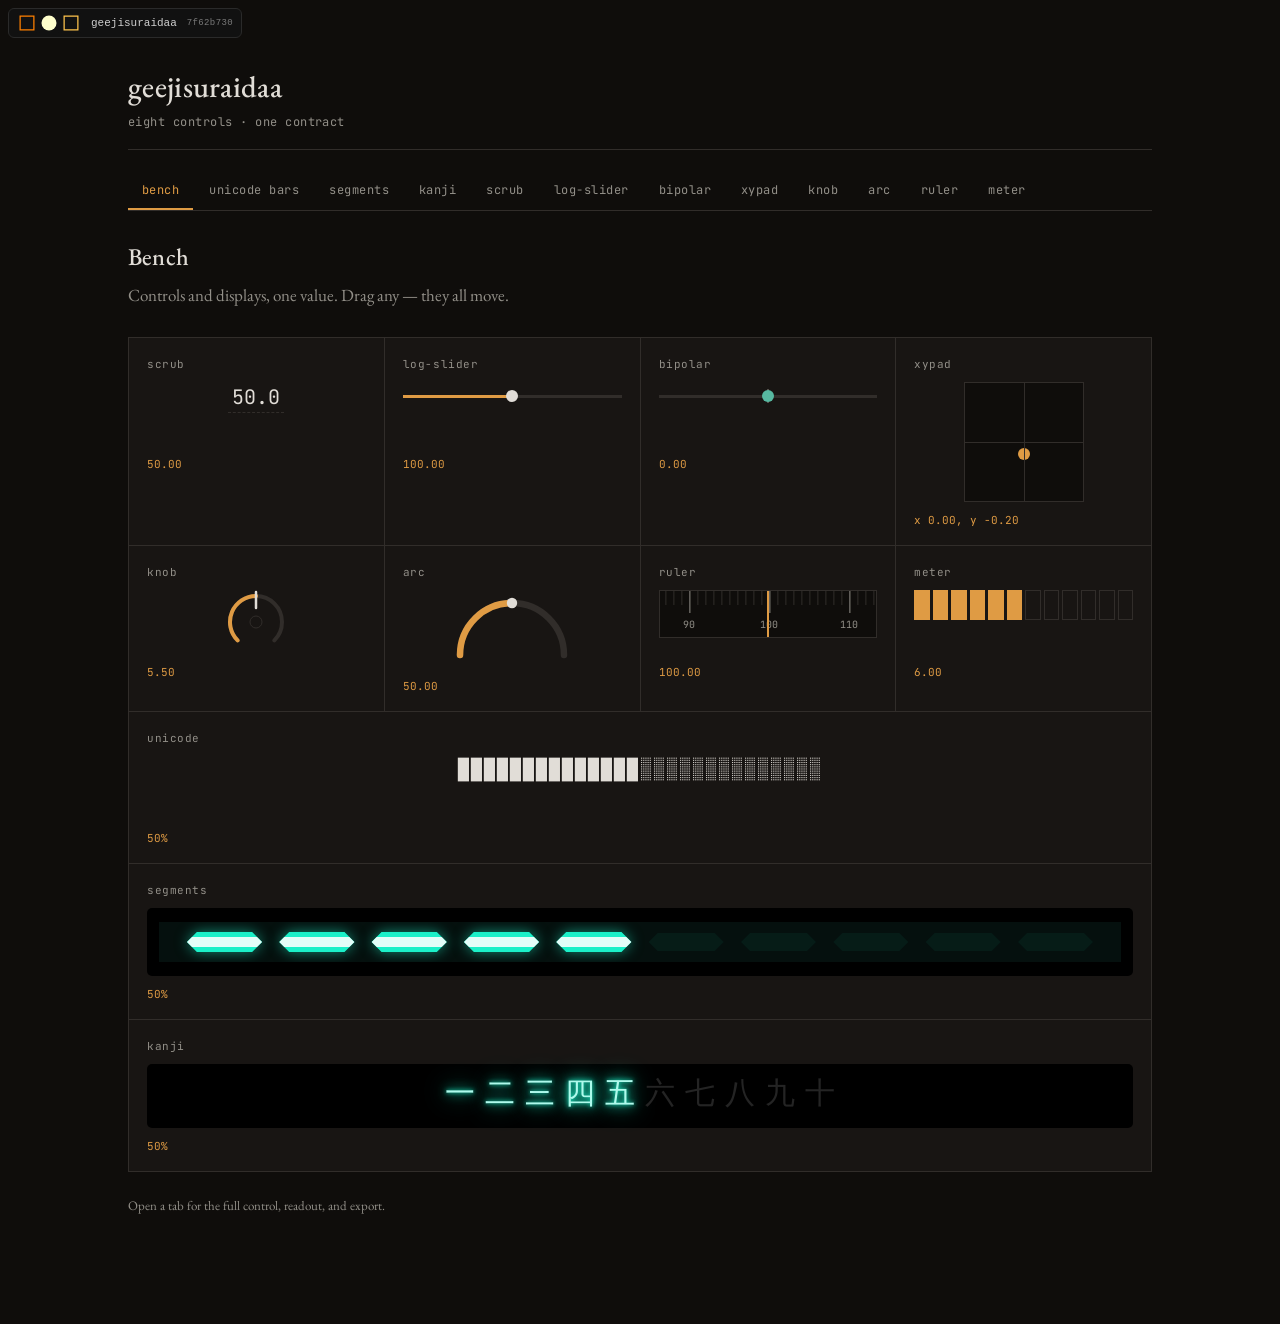
==== commit 11f5f711: "feat(bench): add unicode bars, seven-seg, and kanji to the bound bench - refactor: each display modu" ====
--- a/index.html
+++ b/index.html
@@ -6,8 +6,8 @@
   <meta name="app-name" content="geejisuraidaa" />
   <title>geejisuraidaa</title>
   <meta name="theme-color" content="#161310" />
-  <link rel="manifest" href="manifest.webmanifest?v=01db788f" />
-  <link rel="apple-touch-icon" href="public/icons/apple-touch-icon-180.png?v=01db788f" />
+  <link rel="manifest" href="manifest.webmanifest?v=7f62b730" />
+  <link rel="apple-touch-icon" href="public/icons/apple-touch-icon-180.png?v=7f62b730" />
   <meta name="apple-mobile-web-app-capable" content="yes" />
   <meta name="mobile-web-app-capable" content="yes" />
   <meta name="apple-mobile-web-app-status-bar-style" content="black-translucent" />
@@ -15,13 +15,13 @@
   <link rel="preconnect" href="https://fonts.googleapis.com" />
   <link rel="preconnect" href="https://fonts.gstatic.com" crossorigin />
   <link href="https://fonts.googleapis.com/css2?family=EB+Garamond:ital,wght@0,400;0,500;1,400&family=JetBrains+Mono:wght@400;500&family=Noto+Sans+JP:wght@500&display=swap" rel="stylesheet" />
-  <link rel="stylesheet" href="styles.css?v=01db788f" />
+  <link rel="stylesheet" href="styles.css?v=7f62b730" />
   <meta http-equiv="Cache-Control" content="no-cache, no-store, must-revalidate">
   <meta http-equiv="Pragma" content="no-cache">
   <meta http-equiv="Expires" content="0">
-  <meta name="cb" content="01db788f">
-  <link rel="icon" type="image/svg+xml" href="public/cb-shapes/01.svg?v=01db788f">
-  <script src="public/cb-badge.js?v=01db788f" defer></script>
+  <meta name="cb" content="7f62b730">
+  <link rel="icon" type="image/svg+xml" href="public/cb-shapes/63.svg?v=7f62b730">
+  <script src="public/cb-badge.js?v=7f62b730" defer></script>
 </head>
 <body>
   <main class="app">
@@ -34,7 +34,7 @@
     <div id="views"></div>
   </main>
 
-  <script type="module" src="app/main.js?v=01db788f"></script>
-  <script type="module" src="app/pwa.js?v=01db788f"></script>
+  <script type="module" src="app/main.js?v=7f62b730"></script>
+  <script type="module" src="app/pwa.js?v=7f62b730"></script>
 </body>
 </html>
--- a/styles.css
+++ b/styles.css
@@ -406,3 +406,22 @@
   .kanji-ctrls { gap: 14px; }
   .kanji-ctrls input[type="range"] { width: 84px; }
 }
+
+/* ===================================================================
+   BENCH DISPLAY CELLS — unicode / seven-seg / kanji as full-width rows
+   =================================================================== */
+.cell.cell-wide { grid-column: 1 / -1; }
+.cell .cell-mount.cell-dark { background: #000; padding: 14px 12px; border-radius: 5px; }
+.ub-cell {
+  font-family: var(--font-mono); font-size: 18px; letter-spacing: 2px;
+  color: var(--text); white-space: pre; cursor: ew-resize; touch-action: none;
+  user-select: none; outline: none;
+}
+.ub-cell:focus-visible { outline: 1px solid var(--amber); outline-offset: 3px; }
+.seg-cell-canvas { display: block; width: 100%; height: 40px; cursor: ew-resize; touch-action: none; outline: none; }
+.cell-wide .kanji-row { gap: 10px; }
+@media (max-width: 640px) {
+  .seg-cell-canvas { height: 30px; }
+  .ub-cell { font-size: 15px; letter-spacing: 1px; }
+  .cell-wide .kanji-row { gap: 5px; }
+}
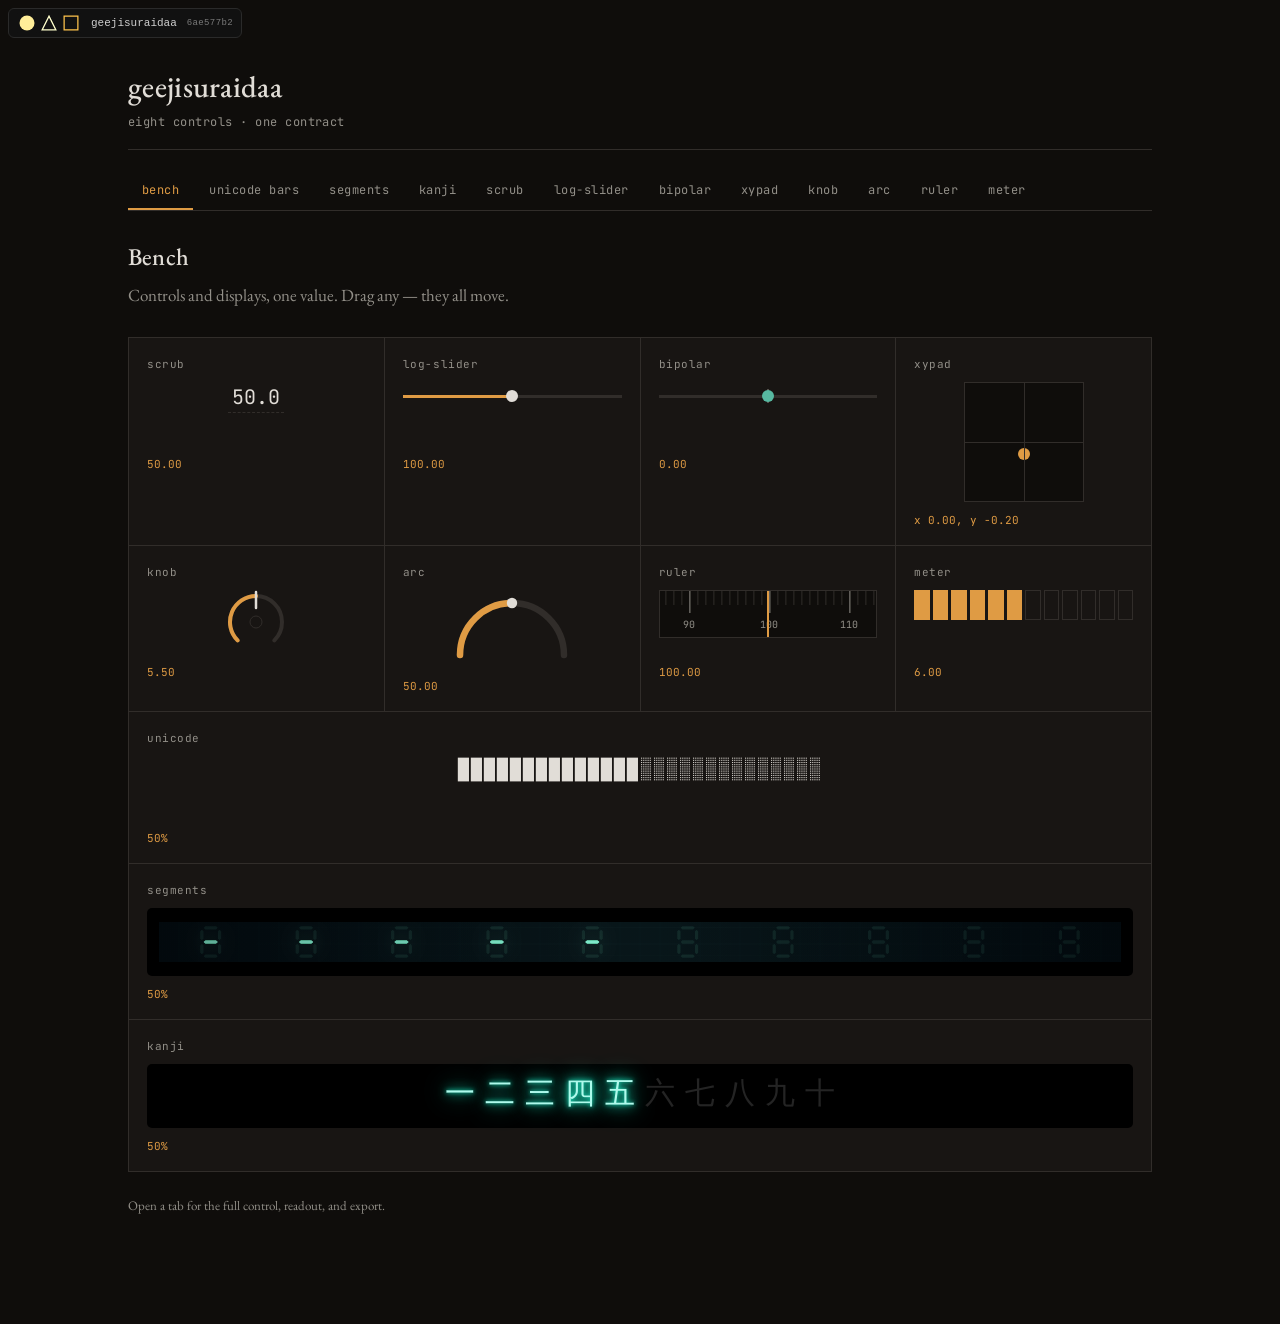
==== commit b5b71c85: "feat(sevenseg): VFD renderer — full digit ghost, only center lights - replace the isolated-pill rend" ====
--- a/index.html
+++ b/index.html
@@ -6,8 +6,8 @@
   <meta name="app-name" content="geejisuraidaa" />
   <title>geejisuraidaa</title>
   <meta name="theme-color" content="#161310" />
-  <link rel="manifest" href="manifest.webmanifest?v=7f62b730" />
-  <link rel="apple-touch-icon" href="public/icons/apple-touch-icon-180.png?v=7f62b730" />
+  <link rel="manifest" href="manifest.webmanifest?v=6ae577b2" />
+  <link rel="apple-touch-icon" href="public/icons/apple-touch-icon-180.png?v=6ae577b2" />
   <meta name="apple-mobile-web-app-capable" content="yes" />
   <meta name="mobile-web-app-capable" content="yes" />
   <meta name="apple-mobile-web-app-status-bar-style" content="black-translucent" />
@@ -15,13 +15,13 @@
   <link rel="preconnect" href="https://fonts.googleapis.com" />
   <link rel="preconnect" href="https://fonts.gstatic.com" crossorigin />
   <link href="https://fonts.googleapis.com/css2?family=EB+Garamond:ital,wght@0,400;0,500;1,400&family=JetBrains+Mono:wght@400;500&family=Noto+Sans+JP:wght@500&display=swap" rel="stylesheet" />
-  <link rel="stylesheet" href="styles.css?v=7f62b730" />
+  <link rel="stylesheet" href="styles.css?v=6ae577b2" />
   <meta http-equiv="Cache-Control" content="no-cache, no-store, must-revalidate">
   <meta http-equiv="Pragma" content="no-cache">
   <meta http-equiv="Expires" content="0">
-  <meta name="cb" content="7f62b730">
-  <link rel="icon" type="image/svg+xml" href="public/cb-shapes/63.svg?v=7f62b730">
-  <script src="public/cb-badge.js?v=7f62b730" defer></script>
+  <meta name="cb" content="6ae577b2">
+  <link rel="icon" type="image/svg+xml" href="public/cb-shapes/42.svg?v=6ae577b2">
+  <script src="public/cb-badge.js?v=6ae577b2" defer></script>
 </head>
 <body>
   <main class="app">
@@ -34,7 +34,7 @@
     <div id="views"></div>
   </main>
 
-  <script type="module" src="app/main.js?v=7f62b730"></script>
-  <script type="module" src="app/pwa.js?v=7f62b730"></script>
+  <script type="module" src="app/main.js?v=6ae577b2"></script>
+  <script type="module" src="app/pwa.js?v=6ae577b2"></script>
 </body>
 </html>
--- a/styles.css
+++ b/styles.css
@@ -365,7 +365,7 @@
 /* ===================================================================
    SEVEN-SEGMENT BARS TAB (experimental) — center segments + VFD glow
    =================================================================== */
-.seg-tab.view { background: #000; margin: 0 -28px; padding: 44px 28px; }
+.seg-tab.view { background: #020a10; margin: 0 -28px; padding: 44px 28px; }
 .seg-canvas { display: block; width: 100%; height: 110px; cursor: ew-resize; touch-action: none; outline: none; }
 .seg-canvas:focus-visible { outline: 1px solid #1bf0c8; outline-offset: 4px; }
 
